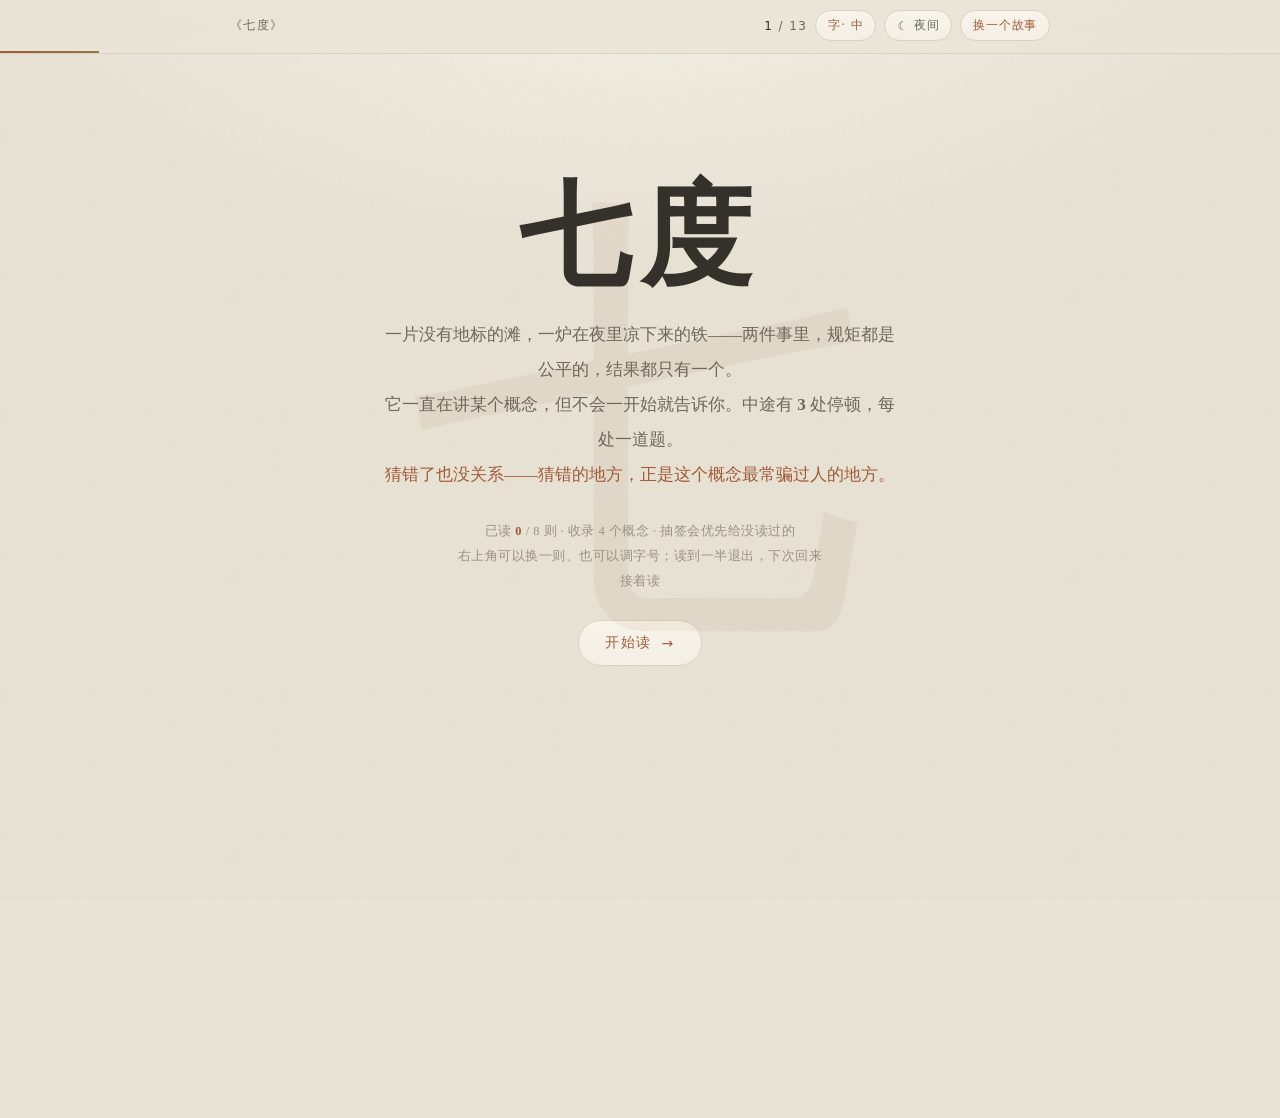
==== index.html @ a77bd45b "概念寓言机：网页版（引擎 + 4 个概念模块 + PWA 清单与图标） 每次打开抽一则新的寓言故事，中途三处停顿猜概念，最后由读者命名；揭晓后是概念拆解与隐喻对照表。纯静态、零依赖、无网络请求，可直接" ====
<!doctype html>
<html lang="zh-CN">
<head>
<meta charset="utf-8">
<meta name="viewport" content="width=device-width,initial-scale=1,viewport-fit=cover">
<meta name="color-scheme" content="dark light">
<title>概念寓言机 · 猜一个概念</title>
<meta name="description" content="每次打开都是一个新的寓言故事。它一直在讲某个概念，但不会一开始就告诉你。">
<link rel="icon" href="favicon.ico" sizes="any">
<link rel="apple-touch-icon" href="apple-touch-icon.png">
<link rel="manifest" href="manifest.webmanifest">
<meta name="theme-color" content="#191715">
<meta name="mobile-web-app-capable" content="yes">
<meta name="apple-mobile-web-app-capable" content="yes">
<meta name="apple-mobile-web-app-status-bar-style" content="black-translucent">
<meta name="apple-mobile-web-app-title" content="寓言机">
<script>/* 主题在首次绘制前就定下来，避免闪一下。
   优先级：壳通过 #theme= 告知的（APP 里最可靠） → 浏览器里存过的 → 系统日夜。
   注意引擎存的是 JSON，所以这里要先 parse 再比对。 */(function(){try{
var t=null,h=location.hash||"",m=/theme=(day|night)/.exec(h);
if(m)t=m[1];
if(!t){var raw=localStorage.getItem("cf:theme");try{raw=JSON.parse(raw);}catch(e){}if(raw==="day"||raw==="night")t=raw;}
if(!t){
  if(/sys=day/.test(h))t="day";
  else if(/sys=night/.test(h))t="night";
  else t=(window.matchMedia&&matchMedia("(prefers-color-scheme: dark)").matches)?"night":"day";
}
document.documentElement.setAttribute("data-theme",t);
}catch(e){document.documentElement.setAttribute("data-theme","day");}})();</script>
<script>/* theme-color 只能由 meta 决定，CSS 里的变量传不出去，所以跟着 data-theme 手动同步：
   手机浏览器地址栏 / 添加到主屏幕后的状态栏颜色才不会和页面打架。 */(function(){
var m=document.querySelector('meta[name="theme-color"]');
if(!m)return;
var map={day:"#e9e4d6",night:"#191715"};
function sync(){m.setAttribute("content",map[document.documentElement.getAttribute("data-theme")]||map.night);}
sync();
new MutationObserver(sync).observe(document.documentElement,{attributes:true,attributeFilter:["data-theme"]});
})();</script>
<link rel="stylesheet" href="style.css">
</head>
<body>

<div id="bar">
  <div class="row">
    <div class="k" id="kleft">概念寓言机</div>
    <div class="k right">
      <span class="cnt"><b id="scount">3</b> 处停顿</span>
      <button class="tool" id="fontbtn" type="button"><span class="pfx">字·</span><span id="fslabel">中</span></button>
      <button class="tool ghost" id="themebtn" type="button">日间</button>
      <button class="tool" id="shuffle" type="button">换一个故事</button>
    </div>
  </div>
  <div id="progwrap"><div id="prog"></div></div>
</div>

<div class="wrap" id="stage"></div>
<div id="actionbar"><button id="actionbtn" type="button"><span>继续</span><span class="arw">→</span></button></div>
<footer id="foot" style="display:none">故事、题目与讲解都来自 <code>concepts/</code> 下的概念模块：加一个模块就多一个概念，加一则故事就多一个世界。<br>静态页面，无依赖，无网络请求；读到哪里、答过哪几题都记在本地浏览器里。</footer>

<!-- SCRIPTS:BEGIN -->
<script src="concepts/information-entropy.js"></script>
<script src="concepts/mean-reversion.js"></script>
<script src="concepts/survivorship-bias.js"></script>
<script src="concepts/symmetry-breaking.js"></script>
<script src="engine.js"></script>
<!-- SCRIPTS:END -->
</body>
</html>
---- style.css ----
/* ============================================================================
   概念寓言机 · 样式
   ---------------------------------------------------------------------------
   两套主题（日/夜），靠 html[data-theme] 切换，默认跟随系统。
   配色目标是长时间阅读不刺眼：不用纯白纸 + 纯黑字，对比压低一档，
   夜里用暖灰底（不是纯黑），正文颜色偏米灰。
   ========================================================================== */

:root{
  --serif:"Noto Serif SC","Source Han Serif SC","Songti SC","STSong","SimSun",serif;
  --sans:"Noto Sans SC","PingFang SC","Microsoft YaHei",system-ui,-apple-system,sans-serif;
  --fs:1;
  --r:16px;
}

/* ---------- 日间：米灰纸，低对比 ---------- */
html[data-theme="day"]{
  --bg:#e9e4d6;
  --bg-2:#efeade;
  --card:#f3efe4;
  --card-2:#f8f4ea;
  --ink:#34302a;
  --ink-2:#6d675c;
  --ink-3:#9a9284;
  --line:#dad2c0;
  --accent:#a35a38;
  --accent-2:#c07a52;
  --gold:#94793f;
  --moss:#5f7a4c;
  --chipbg:#e4ddca;
  --chipink:#6f6553;
  --fb-no:#f2e7df;
  --fb-ok:#e6ebdc;
  --verdict:#f0e9db;
  --shadow:22px 48px -44px rgba(70,52,28,.85);
  /* 小实验 */
  --bar-a:#b0603a; --bar-b:#94502f;
  --dim-a:#a09a8c; --dim-b:#827c6f;
  --stripe-hi:rgba(192,122,82,.62); --stripe-lo:rgba(192,122,82,.26);
  --skill:#ac9668; --line-dash:#b8a583;
  --flag-g-bg:#e6d3c2; --flag-g-ink:#8d4b2e; --flag-g-line:#d2b49c;
  --flag-b-bg:#e0ded5; --flag-b-ink:#6b665b; --flag-b-line:#cbc7bb;
  /* 旧变量名的别名：概念模块里写了 var(--ember) */
  --ember:var(--accent); --ember-soft:var(--accent-2);
  --paper:var(--bg); --paper-2:var(--card); --ink-soft:var(--ink-2);
}

/* ---------- 夜间：暖灰深色，不是纯黑 ---------- */
html[data-theme="night"]{
  --bg:#191715;
  --bg-2:#1d1b18;
  --card:#221f1b;
  --card-2:#262320;
  --ink:#cfc7b8;
  --ink-2:#958c7e;
  --ink-3:#7a7266;
  --line:#332f29;
  --accent:#d88a5f;
  --accent-2:#a8663f;
  --gold:#bd9d5e;
  --moss:#86a76d;
  --chipbg:#2b2722;
  --chipink:#a2988a;
  --fb-no:#2b2320;
  --fb-ok:#242a20;
  --verdict:#2a2721;
  --shadow:22px 48px -44px rgba(0,0,0,.9);
  --bar-a:#c9764d; --bar-b:#a85d38;
  --dim-a:#6d675d; --dim-b:#54504a;
  --stripe-hi:rgba(216,138,95,.5); --stripe-lo:rgba(216,138,95,.2);
  --skill:#8a7a58; --line-dash:#7d7159;
  --flag-g-bg:#3a2b23; --flag-g-ink:#dfa07c; --flag-g-line:#4d382d;
  --flag-b-bg:#2c2924; --flag-b-ink:#a49a8c; --flag-b-line:#3d3931;
  --ember:var(--accent); --ember-soft:var(--accent-2);
  --paper:var(--bg); --paper-2:var(--card); --ink-soft:var(--ink-2);
}

*{box-sizing:border-box}
html{
  scroll-behavior:smooth;
  -webkit-text-size-adjust:100%;
  background:var(--bg);
}
body{
  margin:0;color:var(--ink);font-family:var(--serif);-webkit-font-smoothing:antialiased;
  overscroll-behavior-y:none;
  background:
    radial-gradient(1100px 560px at 50% -8%, var(--card-2) 0%, rgba(0,0,0,0) 62%),
    var(--bg);
  transition:background .3s ease,color .3s ease;
}
/* 极淡的纸纹，夜间关掉（深色下只会显脏） */
html[data-theme="day"] body::after{
  content:"";position:fixed;inset:0;pointer-events:none;z-index:1;opacity:.4;mix-blend-mode:multiply;
  background-image:url("data:image/svg+xml;utf8,<svg xmlns='http://www.w3.org/2000/svg' width='140' height='140'><filter id='n'><feTurbulence type='fractalNoise' baseFrequency='.85' numOctaves='3'/><feColorMatrix type='saturate' values='0'/></filter><rect width='140' height='140' filter='url(%23n)' opacity='.22'/></svg>");
}

/* ---------- 顶栏 ---------- */
#bar{position:fixed;top:0;left:0;right:0;z-index:20;background:color-mix(in srgb,var(--bg) 82%,transparent);
  border-bottom:1px solid var(--line);
  -webkit-backdrop-filter:blur(10px);backdrop-filter:blur(10px);
  padding-top:env(safe-area-inset-top,0px)}
@supports not (background:color-mix(in srgb,red 50%,transparent)){ #bar{background:var(--bg)} }
#bar .row{max-width:min(820px,94vw);margin:0 auto;display:flex;justify-content:space-between;align-items:center;gap:12px;padding:10px 0}
#bar .k{font-family:var(--sans);font-size:12px;letter-spacing:.12em;color:var(--ink-2);white-space:nowrap}
#bar .k b{color:var(--ink);font-weight:500}
#bar .row .right{display:flex;align-items:center;gap:8px}
#kleft{max-width:38vw;overflow:hidden;text-overflow:ellipsis;white-space:nowrap}
#prog{height:2px;width:0;background:linear-gradient(90deg,var(--accent),var(--gold));transition:width .5s cubic-bezier(.2,.7,.2,1)}

.tool{font-family:var(--sans);font-size:12px;letter-spacing:.06em;color:var(--accent);white-space:nowrap;
  background:linear-gradient(180deg,var(--card-2),var(--card));border:1px solid var(--line);
  border-radius:999px;padding:6px 12px;cursor:pointer;display:inline-flex;align-items:center;gap:5px;
  transition:transform .16s ease,border-color .2s ease}
.tool:hover{transform:translateY(-1px);border-color:var(--accent-2)}
.tool.ghost{color:var(--ink-2)}

/* ---------- 版心 ---------- */
.wrap{max-width:min(820px,94vw);margin:0 auto;padding:92px 0 40vh;position:relative;z-index:2}
.beat{opacity:0;transform:translateY(14px);transition:opacity .5s ease,transform .5s cubic-bezier(.2,.7,.2,1)}
.beat.in{opacity:1;transform:none}
@media (prefers-reduced-motion:reduce){.beat{transition:none;opacity:1;transform:none}}

/* 幕与幕之间给一个呼吸位 */
.scene{position:relative}
.scene + .scene{margin-top:14px}
.scene .scenetag{font-family:var(--sans);font-size:11.5px;letter-spacing:.22em;color:var(--ink-3);
  margin:0 0 22px;display:flex;align-items:center;gap:12px}
.scene .scenetag::after{content:"";flex:1;height:1px;background:var(--line)}

/* ---------- 封面 ---------- */
.cover{min-height:74vh;display:flex;flex-direction:column;justify-content:center;text-align:center;position:relative}
.cover .ghost{position:absolute;inset:0;display:grid;place-content:center;font-size:clamp(220px,54vw,460px);
  color:var(--accent);opacity:.07;line-height:1;user-select:none;pointer-events:none}
.cover h1{font-size:clamp(58px,16vw,112px);line-height:1;margin:0 0 26px;letter-spacing:.08em;font-weight:600;position:relative}
.cover p.sub{font-size:clamp(15px,2.4vw,17px);color:var(--ink-2);line-height:2.05;margin:0 auto;max-width:30em;position:relative}
.cover p.sub .stamp{color:var(--accent)}
.cover p.sub.meta{margin-top:26px;font-size:12.5px;line-height:2;color:var(--ink-3);letter-spacing:.04em}
.cover p.sub.meta b{color:var(--accent)}

/* ---------- 故事正文 ---------- */
.story{font-size:calc(clamp(17.5px,2.6vw,19px) * var(--fs));line-height:2.15;letter-spacing:.015em}
.story p{margin:0 0 1.15em}
.story p:last-child{margin-bottom:0}
.hl{color:var(--accent)}
.story p.hl-line{color:var(--accent);font-weight:600}
.story p.quote-line{margin-left:1.1em;border-left:3px solid var(--gold);padding-left:1.1em;color:var(--ink)}
.ledger{
  margin:1.9em 0;padding:24px 26px;background:linear-gradient(180deg,var(--card-2),var(--card));
  border:1px solid var(--line);border-left:3px solid var(--accent);border-radius:3px var(--r) var(--r) 3px;
  box-shadow:0 16px 34px -30px var(--shadow);
  font-size:calc(clamp(16.5px,2.4vw,18px) * var(--fs));line-height:2.1;
}
.ledger .t{font-family:var(--sans);font-size:11.5px;letter-spacing:.2em;color:var(--gold);margin-bottom:12px}
.ledger b{color:var(--accent);font-weight:600}
.ledger .r{margin:.5em 0}

/* ---------- 按钮 ---------- */
.go{display:inline-flex;align-items:center;gap:10px;margin:26px 0 4px;padding:13px 26px;border-radius:999px;
  border:1px solid var(--line);background:linear-gradient(180deg,var(--card-2),var(--card));color:var(--accent);
  font-family:var(--sans);font-size:14px;letter-spacing:.1em;cursor:pointer;
  box-shadow:0 12px 24px -20px var(--shadow);transition:transform .18s ease,box-shadow .25s ease,border-color .2s}
.go:hover{transform:translateY(-1px);border-color:var(--accent-2)}
.go:active{transform:translateY(0)}
.go .arw{transition:transform .25s ease}
.go:hover .arw{transform:translateX(3px)}
.btn{padding:11px 20px;border-radius:999px;border:1px solid var(--line);background:var(--card);color:var(--accent);
  font-family:var(--sans);font-size:13.5px;letter-spacing:.08em;cursor:pointer;transition:transform .16s ease,border-color .2s}
.btn:hover{transform:translateY(-1px);border-color:var(--accent-2)}
.btn.ghost{color:var(--ink-2)}

/* ---------- 选择题 ---------- */
.quiz{margin:2.3em 0;padding:26px;border:1px solid var(--line);border-radius:var(--r);background:var(--card);
  box-shadow:0 22px 48px -44px var(--shadow)}
.qtag{font-family:var(--sans);font-size:11px;letter-spacing:.2em;color:var(--gold);margin-bottom:12px}
.qtext{font-size:calc(clamp(17px,2.5vw,18.5px) * var(--fs));line-height:1.95;margin:0 0 18px}
.opts{display:grid;gap:10px}
.opt{display:flex;gap:12px;align-items:flex-start;width:100%;text-align:left;padding:15px 17px;min-height:52px;
  border:1px solid var(--line);border-radius:12px;background:var(--card-2);color:var(--ink);
  font-family:inherit;font-size:calc(16px * var(--fs));line-height:1.8;cursor:pointer;
  transition:transform .16s ease,border-color .2s ease,background .2s ease,opacity .3s ease}
.opt:hover:not(:disabled){transform:translateY(-1px);border-color:var(--accent-2)}
.opt .key{flex:0 0 22px;height:22px;border-radius:50%;border:1px solid var(--line);color:var(--ink-2);
  font-family:var(--sans);font-size:11.5px;display:grid;place-content:center;margin-top:2px;transition:.2s}
.opt.ok{border-color:var(--moss);background:var(--fb-ok)}
.opt.ok .key{background:var(--moss);border-color:var(--moss);color:var(--bg)}
.opt.no{border-color:var(--line);background:var(--fb-no);opacity:.6;text-decoration:line-through;text-decoration-color:var(--accent-2)}
.opt.no .key{background:var(--fb-no);color:var(--ink-2)}
.opt:disabled{cursor:default}
.fb{margin-top:16px;padding:15px 17px;border-radius:12px;font-size:calc(15.8px * var(--fs));line-height:1.95;
  background:var(--card-2);border-left:3px solid var(--line);color:var(--ink);animation:fb .38s cubic-bezier(.2,.7,.2,1)}
.fb.ok{background:var(--fb-ok);border-left-color:var(--moss)}
.fb.no{background:var(--fb-no);border-left-color:var(--accent-2)}
.fb b{color:var(--accent)}
@keyframes fb{from{opacity:0;transform:translateY(6px)}to{opacity:1;transform:none}}

/* ---------- 概念揭示 ---------- */
.reveal{text-align:center;padding:8vh 0 3vh}
.reveal .pre{font-family:var(--sans);font-size:12px;letter-spacing:.28em;color:var(--ink-3);margin-bottom:26px}
.reveal .name{font-size:clamp(42px,11vw,76px);letter-spacing:.1em;margin:0;color:var(--accent);font-weight:600;line-height:1.2}
.reveal .quote{margin:32px auto 0;max-width:26em;font-size:calc(clamp(16px,2.4vw,17.5px) * var(--fs));line-height:2.1;color:var(--ink-2)}
.chips{display:flex;gap:8px;justify-content:center;flex-wrap:wrap;margin:24px 0 4px}
.chip{font-family:var(--sans);font-size:11.5px;letter-spacing:.1em;padding:4px 12px;border-radius:999px;
  background:var(--chipbg);color:var(--chipink);border:1px solid var(--line)}
.chip.en{background:transparent}
.chip.ghostchip{background:transparent;border-style:dashed}

/* ---------- 讲解 ---------- */
.panel{margin:2.2em 0;padding:28px;border:1px solid var(--line);border-radius:var(--r);background:var(--card);
  box-shadow:0 22px 48px -44px var(--shadow)}
.panel h2{font-size:11.5px;font-family:var(--sans);letter-spacing:.2em;color:var(--gold);font-weight:400;margin:0 0 16px}
.panel h3{font-size:calc(clamp(19px,2.9vw,22px) * 1);margin:0 0 16px;letter-spacing:.02em}
.panel p{font-size:calc(16.2px * var(--fs));line-height:2.02;margin:0 0 1.05em;color:var(--ink)}
.panel p:last-child{margin-bottom:0}
.panel ul{margin:0 0 1.05em;padding-left:1.15em}
.panel li{font-size:calc(16.2px * var(--fs));line-height:1.98;margin-bottom:.55em;color:var(--ink)}
.panel em{font-style:normal;color:var(--accent);font-weight:600}
.panel code{font-family:ui-monospace,Consolas,monospace;font-size:.92em;background:var(--chipbg);color:var(--ink);padding:1px 6px;border-radius:5px}
.formula{margin:1.4em 0;padding:18px 20px;border-radius:12px;background:var(--card-2);border:1px dashed var(--line);text-align:center;
  font-family:var(--sans);font-size:15.5px;line-height:2;color:var(--ink)}
.formula b{color:var(--accent)}
.formula span{color:var(--ink-2)!important}

/* ---------- 对照表 ---------- */
.tw{overflow-x:auto;-webkit-overflow-scrolling:touch;margin:1.6em 0}
table{border-collapse:collapse;width:100%;min-width:540px;font-size:calc(14.8px * var(--fs))}
th,td{text-align:left;padding:11px 14px;border-bottom:1px solid var(--line);line-height:1.78;vertical-align:top}
th{font-family:var(--sans);font-size:11.5px;letter-spacing:.14em;color:var(--ink-2);font-weight:400}
td:first-child{color:var(--ink);width:42%}
td:last-child{color:var(--ink-2)}
tbody tr:hover{background:var(--card-2)}

/* ---------- 小实验 ---------- */
.rig{margin:2em 0;padding:26px;border:1px solid var(--line);border-radius:var(--r);background:var(--card)}
.rig .rt{font-family:var(--sans);font-size:11.5px;letter-spacing:.2em;color:var(--gold);margin-bottom:14px}
.rig h3{font-size:calc(clamp(19px,2.9vw,22px) * 1);margin:0 0 12px}
.rig p.intro{font-size:calc(15.8px * var(--fs));line-height:1.98;color:var(--ink);margin:0 0 8px}
.bars{display:flex;align-items:flex-end;gap:clamp(5px,1.6vw,13px);height:230px;margin:22px 0 0;padding:0 0 30px;border-bottom:1px solid var(--line)}
.pot{flex:1;height:100%;position:relative;display:flex;flex-direction:column;justify-content:flex-end}
.pot .luck{background:repeating-linear-gradient(90deg,var(--stripe-hi) 0 3px,var(--stripe-lo) 3px 7px);transition:height .6s cubic-bezier(.2,.7,.2,1)}
.pot .base{background:linear-gradient(180deg,var(--bar-a),var(--bar-b));transition:height .6s cubic-bezier(.2,.7,.2,1),background .3s}
.pot .skillline{position:absolute;left:-3px;right:-3px;border-top:1.6px dashed var(--line-dash);transition:bottom .6s cubic-bezier(.2,.7,.2,1)}
.pot .flag{position:absolute;left:50%;transform:translateX(-50%);margin-bottom:7px;font-family:var(--sans);font-size:10.5px;
  line-height:1;padding:3px 6px;border-radius:999px;opacity:0;transition:bottom .6s cubic-bezier(.2,.7,.2,1),opacity .35s ease}
.pot .flag.q{background:var(--flag-g-bg);color:var(--flag-g-ink);border:1px solid var(--flag-g-line)}
.pot .flag.m{background:var(--flag-b-bg);color:var(--flag-b-ink);border:1px solid var(--flag-b-line)}
.pot .lbl{position:absolute;bottom:-24px;left:0;right:0;text-align:center;font-family:var(--sans);font-size:11.5px;color:var(--ink-2)}
.pot.praised .lbl{color:var(--accent);font-weight:600}
.pot.praised .base{background:linear-gradient(180deg,var(--accent-2),var(--accent))}
.pot.scolded .lbl{color:var(--ink-2)}
.pot.scolded .base{background:linear-gradient(180deg,var(--dim-a),var(--dim-b))}
.legend{display:flex;flex-wrap:wrap;gap:14px;font-family:var(--sans);font-size:12px;color:var(--ink-2);margin-top:34px}
.legend i{display:inline-block;width:11px;height:11px;border-radius:3px;margin-right:6px;vertical-align:-1px}
.rigbtns{display:flex;gap:10px;flex-wrap:wrap;margin-top:20px}
.stats{margin-top:22px;padding-top:18px;border-top:1px dashed var(--line);font-family:var(--sans);font-size:13px;line-height:2.05;color:var(--ink-2)}
.stats b{color:var(--accent);font-weight:600}
.stats .verdict{margin-top:10px;padding:12px 14px;border-radius:10px;background:var(--verdict);border-left:3px solid var(--accent-2);
  font-family:var(--serif);font-size:calc(14.8px * var(--fs));line-height:1.95;color:var(--ink)}

/* ---------- 收尾 ---------- */
.fin{text-align:center;padding:6vh 0 2vh}
.fin .closing{font-size:calc(clamp(18px,2.8vw,22px) * var(--fs));line-height:2.15;max-width:26em;margin:0 auto 30px}
.fin .score{font-family:var(--sans);font-size:13.5px;color:var(--ink-2);letter-spacing:.05em;line-height:2.05}
.fin .score b{color:var(--accent)}
.seal{display:inline-grid;place-content:center;width:74px;height:74px;border:2px solid var(--accent);border-radius:6px;
  color:var(--accent);font-size:34px;margin:0 auto 30px;opacity:.9}
footer{max-width:min(820px,94vw);margin:0 auto;padding:0 0 60px;font-family:var(--sans);font-size:12px;
  color:var(--ink-3);letter-spacing:.05em;line-height:2;position:relative;z-index:2}

/* ---------- 底部动作条（拇指区） ---------- */
#actionbar{display:none;position:fixed;left:0;right:0;bottom:0;z-index:30;
  padding:10px 16px calc(10px + env(safe-area-inset-bottom,0px));
  background:linear-gradient(180deg,color-mix(in srgb,var(--bg) 70%,transparent),var(--bg) 44%);
  -webkit-backdrop-filter:blur(8px);backdrop-filter:blur(8px);
  border-top:1px solid var(--line);transform:translateY(130%);
  transition:transform .28s cubic-bezier(.2,.7,.2,1)}
@supports not (background:color-mix(in srgb,red 50%,transparent)){
  #actionbar{background:var(--bg)}
}
#actionbar.on{transform:none}
#actionbar button{display:flex;align-items:center;justify-content:center;gap:10px;width:100%;
  padding:16px 20px;border-radius:999px;border:1px solid var(--line);cursor:pointer;
  background:linear-gradient(180deg,var(--card-2),var(--card));color:var(--accent);
  font-family:var(--sans);font-size:15.5px;letter-spacing:.1em;
  box-shadow:0 12px 24px -18px var(--shadow)}
#actionbar button .arw{transition:transform .25s ease}
#actionbar button:active .arw{transform:translateX(3px)}

/* ---------- 手机 ---------- */
@media (max-width:720px){
  .wrap{padding:84px 0 46vh}
  #bar .row{padding:9px 0;gap:8px}
  #kleft{max-width:30vw;font-size:11px}
  .tool{font-size:11.5px;padding:6px 10px}
  #fontbtn .pfx{display:none}
  #actionbar{display:block}
  .go.inline-go{display:none}
  .panel{padding:22px 18px}
  .quiz{padding:20px 16px}
  .ledger{padding:20px 18px}
  .bars{height:196px}
  .rig{padding:20px 16px}
  .stats{font-size:12.5px}
  .story{line-height:2.2}
  .cover .ghost{font-size:clamp(170px,62vw,380px)}
  table{min-width:480px}
}
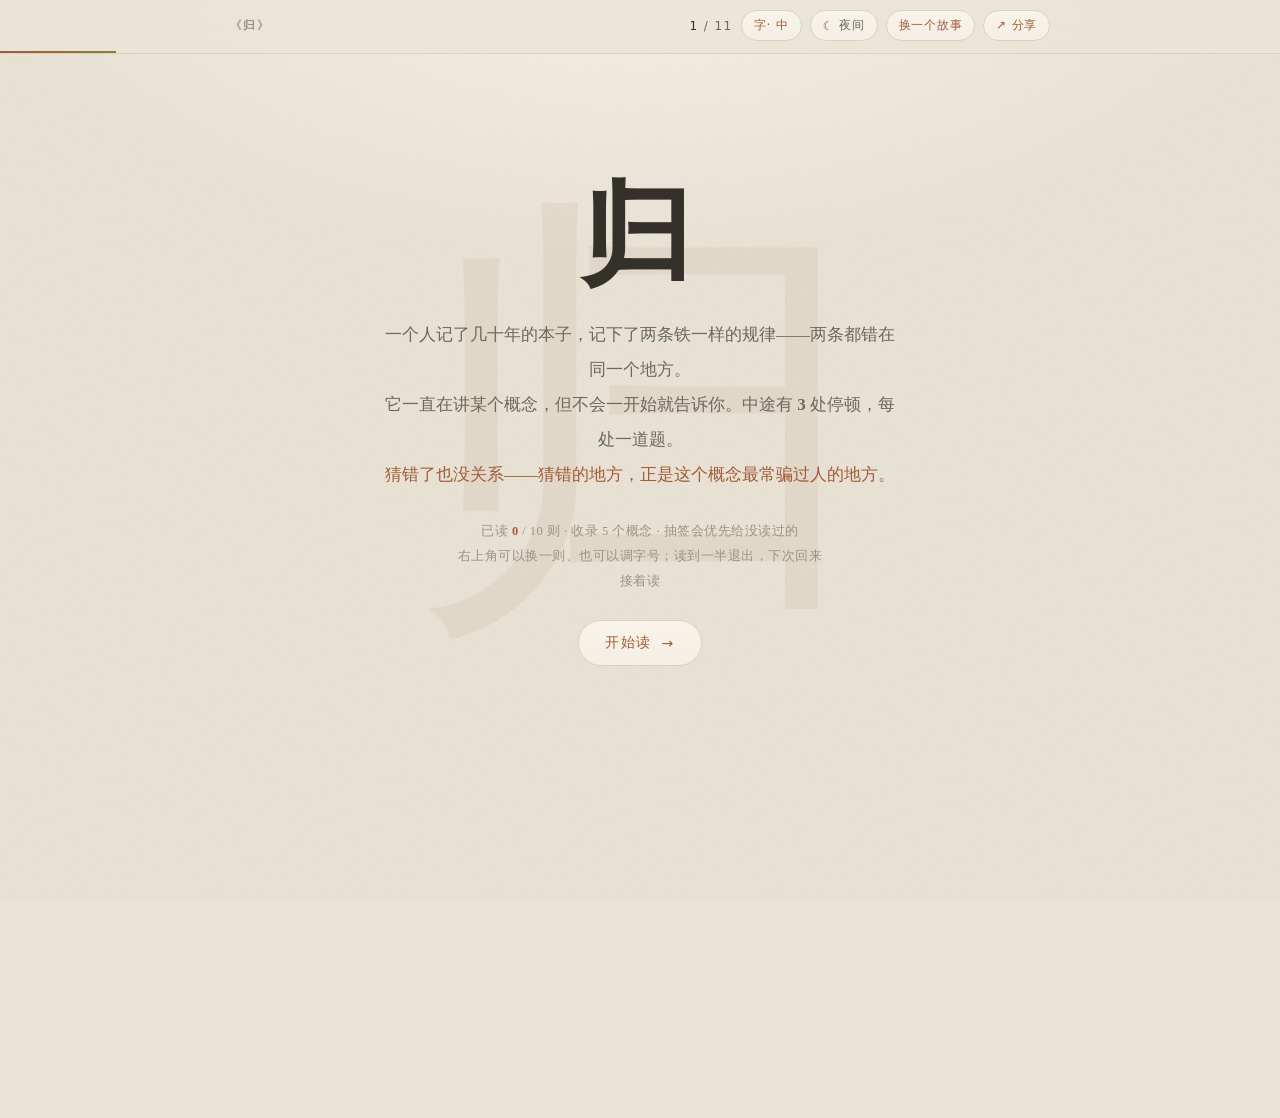
==== commit d1d29aeb: "第五个概念（过拟合）+ 离线与分享：sw.js 缓存外壳、og 分享卡片、顶栏分享按钮 内容：新增 concepts/overfitting.js（研究生·统计）——守五十年雨志的先生，三百多条每条都" ====
--- a/index.html
+++ b/index.html
@@ -14,6 +14,18 @@
 <meta name="apple-mobile-web-app-capable" content="yes">
 <meta name="apple-mobile-web-app-status-bar-style" content="black-translucent">
 <meta name="apple-mobile-web-app-title" content="寓言机">
+<meta property="og:type" content="website">
+<meta property="og:site_name" content="概念寓言机">
+<meta property="og:title" content="概念寓言机 · 猜一个概念">
+<meta property="og:description" content="每次打开都是一则新的寓言故事。它一直在讲某个概念，但不会一开始就告诉你。">
+<meta property="og:url" content="https://realchenchenluo.github.io/concept-fable/">
+<meta property="og:image" content="https://realchenchenluo.github.io/concept-fable/og-cover.png">
+<meta property="og:image:width" content="1200">
+<meta property="og:image:height" content="630">
+<meta name="twitter:card" content="summary_large_image">
+<meta name="twitter:title" content="概念寓言机 · 猜一个概念">
+<meta name="twitter:description" content="每次打开都是一则新的寓言故事。它一直在讲某个概念，但不会一开始就告诉你。">
+<meta name="twitter:image" content="https://realchenchenluo.github.io/concept-fable/og-cover.png">
 <script>/* 主题在首次绘制前就定下来，避免闪一下。
    优先级：壳通过 #theme= 告知的（APP 里最可靠） → 浏览器里存过的 → 系统日夜。
    注意引擎存的是 JSON，所以这里要先 parse 再比对。 */(function(){try{
@@ -48,6 +60,7 @@
       <button class="tool" id="fontbtn" type="button"><span class="pfx">字·</span><span id="fslabel">中</span></button>
       <button class="tool ghost" id="themebtn" type="button">日间</button>
       <button class="tool" id="shuffle" type="button">换一个故事</button>
+      <button class="tool" id="sharebtn" type="button">↗ 分享</button>
     </div>
   </div>
   <div id="progwrap"><div id="prog"></div></div>
@@ -55,14 +68,40 @@
 
 <div class="wrap" id="stage"></div>
 <div id="actionbar"><button id="actionbtn" type="button"><span>继续</span><span class="arw">→</span></button></div>
-<footer id="foot" style="display:none">故事、题目与讲解都来自 <code>concepts/</code> 下的概念模块：加一个模块就多一个概念，加一则故事就多一个世界。<br>静态页面，无依赖，无网络请求；读到哪里、答过哪几题都记在本地浏览器里。</footer>
+<footer id="foot" style="display:none">故事、题目与讲解都来自 <code>concepts/</code> 下的概念模块：加一个模块就多一个概念，加一则故事就多一个世界。<br>静态页面，无依赖，无网络请求；读到哪里、答过哪几题都记在本地浏览器里，装到主屏幕后断网也能读。</footer>
 
 <!-- SCRIPTS:BEGIN -->
 <script src="concepts/information-entropy.js"></script>
 <script src="concepts/mean-reversion.js"></script>
+<script src="concepts/overfitting.js"></script>
 <script src="concepts/survivorship-bias.js"></script>
 <script src="concepts/symmetry-breaking.js"></script>
 <script src="engine.js"></script>
 <!-- SCRIPTS:END -->
+
+<script>/* 分享：手机上交给系统分享面板，桌面上复制链接。
+   文案里不点破概念，免得替朋友剧透。 */(function(){
+var b=document.getElementById("sharebtn"); if(!b) return;
+var title=document.title, url=location.href.split("#")[0];
+var text="每次打开都是一则新的寓言故事：它一直在讲某个概念，但不会一开始就告诉你。";
+b.addEventListener("click",function(){
+  if(navigator.share){ navigator.share({title:title,text:text,url:url}).catch(function(){}); return; }
+  var old=b.textContent;
+  var done=function(){ b.textContent="已复制"; setTimeout(function(){ b.textContent=old; },1400); };
+  var s=title+" "+url;
+  if(navigator.clipboard&&navigator.clipboard.writeText){ navigator.clipboard.writeText(s).then(done,function(){}); return; }
+  var i=document.createElement("input"); i.value=s; document.body.appendChild(i); i.select();
+  try{ document.execCommand("copy"); done(); }catch(e){}
+  document.body.removeChild(i);
+});
+})();</script>
+
+<script>/* 离线：把外壳交给 service worker 缓存，断网也能读。
+   file:// 打开（standalone / APK 内嵌页）时不注册，直接跳过。 */(function(){
+if(!("serviceWorker" in navigator)) return;
+var ok = location.protocol==="https:" || location.hostname==="localhost" || location.hostname==="127.0.0.1";
+if(!ok) return;
+addEventListener("load",function(){ navigator.serviceWorker.register("sw.js").catch(function(){}); });
+})();</script>
 </body>
 </html>
